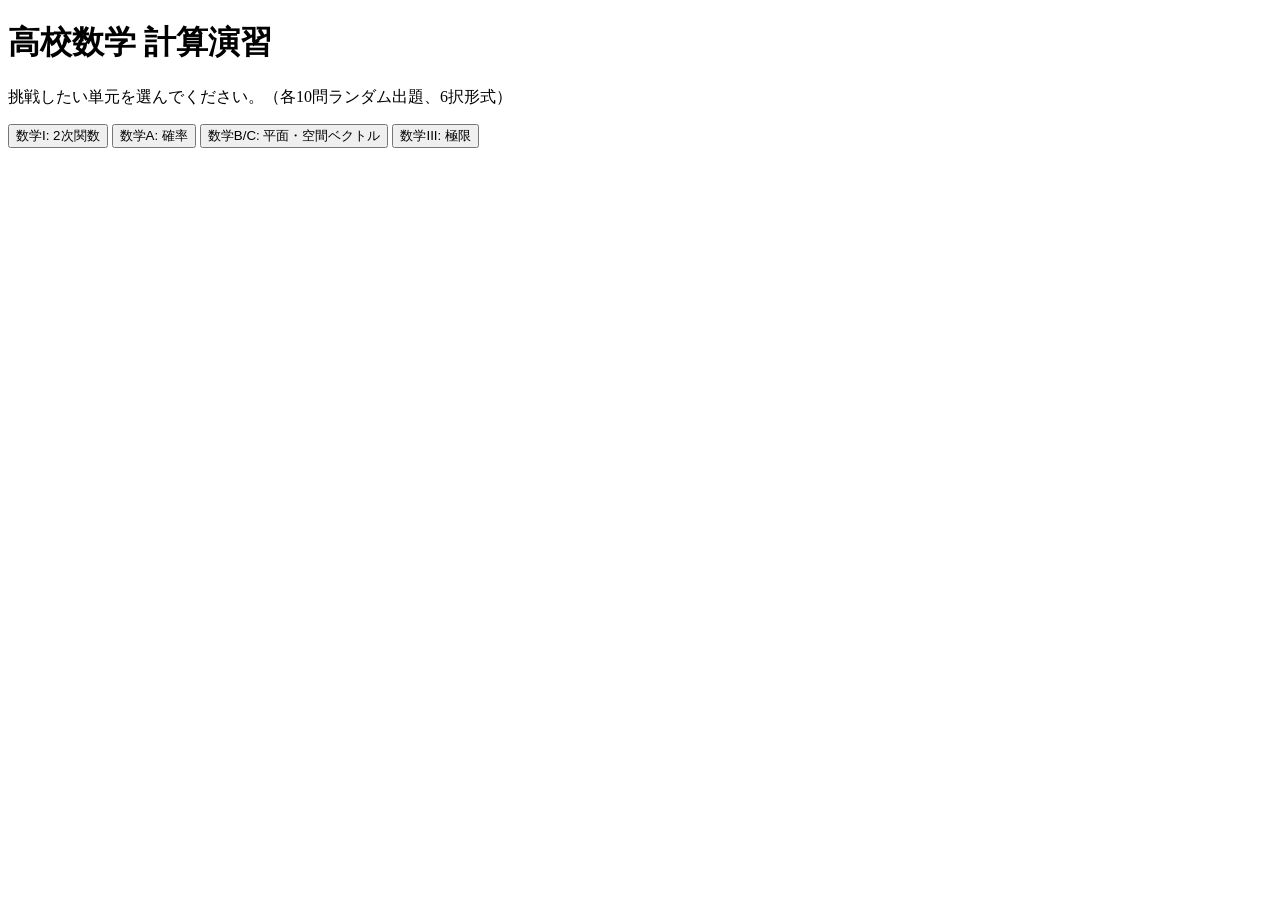
==== index.html @ 2e35d227 "index.html" ====
<!DOCTYPE html>
<html lang="ja">
<head>
    <meta charset="UTF-8">
    <meta name="viewport" content="width=device-width, initial-scale=1.0">
    <title>高校数学 CBTテスト</title>
    <link rel="stylesheet" href="style.css">
</head>
<body>
    <div class="container">
        <h1>高校数学 計算演習</h1>
        <p>挑戦したい単元を選んでください。（各10問ランダム出題、6択形式）</p>
        
        <div class="unit-grid">
            <button onclick="location.href='quiz.html?unit=math1_quadratic'">数学I: 2次関数</button>
            <button onclick="location.href='quiz.html?unit=mathA_prob'">数学A: 確率</button>
            <button onclick="location.href='quiz.html?unit=mathB_vector'">数学B/C: 平面・空間ベクトル</button>
            <button onclick="location.href='quiz.html?unit=math3_limit'">数学III: 極限</button>
        </div>
    </div>
</body>
</html>
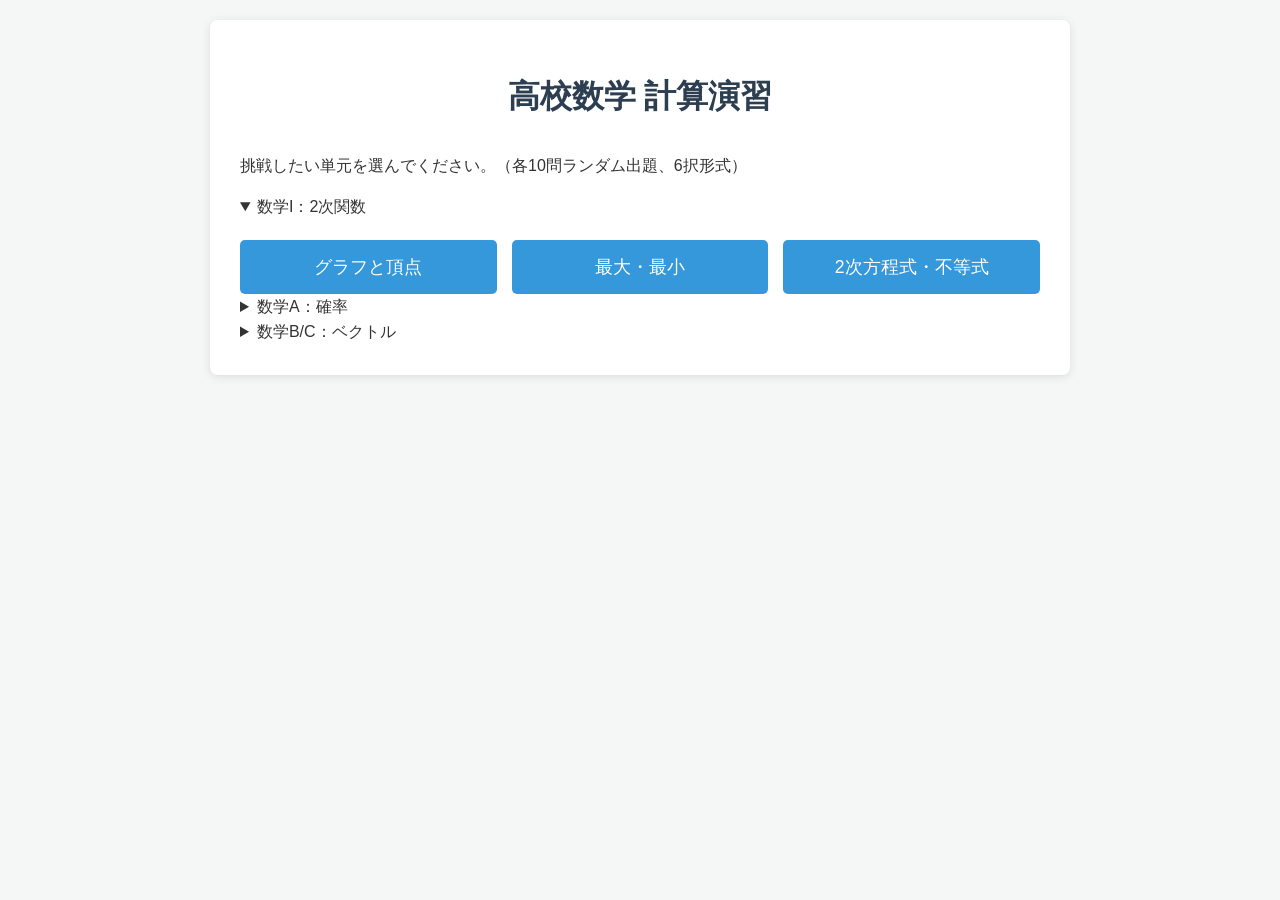
==== commit 3d043276: "index.html" ====
--- a/index.html
+++ b/index.html
@@ -11,12 +11,33 @@
         <h1>高校数学 計算演習</h1>
         <p>挑戦したい単元を選んでください。（各10問ランダム出題、6択形式）</p>
         
-        <div class="unit-grid">
-            <button onclick="location.href='quiz.html?unit=math1_quadratic'">数学I: 2次関数</button>
-            <button onclick="location.href='quiz.html?unit=mathA_prob'">数学A: 確率</button>
-            <button onclick="location.href='quiz.html?unit=mathB_vector'">数学B/C: 平面・空間ベクトル</button>
-            <button onclick="location.href='quiz.html?unit=math3_limit'">数学III: 極限</button>
-        </div>
+        <div class="subject-list">
+            
+            <details class="subject-folder" open> <summary>数学I：2次関数</summary>
+                <div class="unit-grid">
+                    <button onclick="location.href='quiz.html?unit=math1_quad_graph'">グラフと頂点</button>
+                    <button onclick="location.href='quiz.html?unit=math1_quad_maxmin'">最大・最小</button>
+                    <button onclick="location.href='quiz.html?unit=math1_quad_eq'">2次方程式・不等式</button>
+                </div>
+            </details>
+
+            <details class="subject-folder">
+                <summary>数学A：確率</summary>
+                <div class="unit-grid">
+                    <button onclick="location.href='quiz.html?unit=mathA_prob_basic'">確率の基本</button>
+                    <button onclick="location.href='quiz.html?unit=mathA_prob_cond'">条件付き確率</button>
+                </div>
+            </details>
+
+            <details class="subject-folder">
+                <summary>数学B/C：ベクトル</summary>
+                <div class="unit-grid">
+                    <button onclick="location.href='quiz.html?unit=mathB_vector_plane'">平面ベクトル</button>
+                    <button onclick="location.href='quiz.html?unit=mathB_vector_space'">空間ベクトル</button>
+                </div>
+            </details>
+
+            </div>
     </div>
 </body>
 </html>
--- a/style.css
+++ b/style.css
@@ -0,0 +1,192 @@
+body {
+    font-family: 'Helvetica Neue', Arial, 'Hiragino Kaku Gothic ProN', 'Hiragino Sans', Meiryo, sans-serif;
+    line-height: 1.6;
+    color: #333;
+    background-color: #f4f7f6;
+    margin: 0;
+    padding: 20px;
+}
+
+.container {
+    max-width: 800px;
+    margin: 0 auto;
+    background: #fff;
+    padding: 30px;
+    border-radius: 8px;
+    box-shadow: 0 2px 10px rgba(0,0,0,0.1);
+}
+
+h1 {
+    text-align: center;
+    color: #2c3e50;
+    margin-bottom: 30px;
+}
+
+h2 {
+    color: #34495e;
+    border-bottom: 2px solid #3498db;
+    padding-bottom: 10px;
+}
+
+.unit-grid {
+    display: grid;
+    grid-template-columns: repeat(auto-fit, minmax(200px, 1fr));
+    gap: 15px;
+    margin-top: 20px;
+}
+
+.unit-grid button {
+    padding: 15px;
+    font-size: 1.1em;
+    background-color: #3498db;
+    color: white;
+    border: none;
+    border-radius: 5px;
+    cursor: pointer;
+    transition: background-color 0.3s;
+}
+
+.unit-grid button:hover {
+    background-color: #2980b9;
+}
+
+.question-block {
+    margin-bottom: 20px;
+}
+
+.question-text {
+    font-size: 1.2em;
+    margin-bottom: 15px;
+}
+
+.choice-grid {
+    display: grid;
+    grid-template-columns: repeat(auto-fit, minmax(200px, 1fr));
+    gap: 10px;
+}
+
+.choice-btn {
+    padding: 12px;
+    font-size: 1em;
+    background-color: #f8f9fa;
+    color: #333;
+    border: 2px solid #ddd;
+    border-radius: 5px;
+    cursor: pointer;
+    text-align: left;
+    transition: all 0.2s;
+}
+
+.choice-btn:hover {
+    background-color: #e9ecef;
+    border-color: #ccc;
+}
+
+.choice-btn.selected {
+    background-color: #3498db;
+    color: white;
+    border-color: #2980b9;
+    font-weight: bold;
+}
+
+button#submit-btn, button.back-btn {
+    display: block;
+    width: 200px;
+    margin: 20px auto;
+    padding: 10px;
+    font-size: 1.1em;
+    border-radius: 5px;
+    border: none;
+    cursor: pointer;
+}
+
+button#submit-btn {
+    background-color: #27ae60;
+    color: white;
+}
+button#submit-btn:hover {
+    background-color: #219150;
+}
+
+button.back-btn {
+    background-color: #95a5a6;
+    color: white;
+}
+button.back-btn:hover {
+    background-color: #7f8c8d;
+}
+
+/* 採点結果エリア */
+#result-area {
+    margin-top: 30px;
+}
+
+.result-section {
+    background: #fff;
+    padding: 15px 20px;
+    border-radius: 8px;
+    margin-bottom: 20px;
+    box-shadow: 0 1px 5px rgba(0,0,0,0.05);
+}
+
+.result-section h3 {
+    margin-top: 0;
+    border-bottom: 1px solid #eee;
+    padding-bottom: 10px;
+}
+
+.result-item {
+    padding: 15px;
+    margin-bottom: 15px;
+    border-radius: 5px;
+    border-left: 5px solid;
+}
+
+.correct-item {
+    background-color: #f0fdf4;
+    border-left-color: #22c55e;
+}
+
+.incorrect-item {
+    background-color: #fef2f2;
+    border-left-color: #ef4444;
+}
+
+.answer-compare {
+    font-size: 1.1em;
+    font-weight: bold;
+    color: #4b5563;
+}
+
+.correct-text {
+    color: #ef4444;
+}
+
+/* 解説アコーディオン */
+.explanation-details {
+    margin-top: 10px;
+    background-color: #fff;
+    border: 1px solid #e5e7eb;
+    border-radius: 4px;
+}
+
+.explanation-details summary {
+    padding: 10px 15px;
+    cursor: pointer;
+    font-weight: bold;
+    color: #3b82f6;
+    background-color: #f9fafb;
+    list-style: none;
+}
+
+.explanation-details summary:hover {
+    background-color: #f3f4f6;
+}
+
+.explanation-content {
+    padding: 15px;
+    border-top: 1px solid #e5e7eb;
+    font-size: 0.95em;
+    color: #374151;
+    line-height: 1.8;
+}
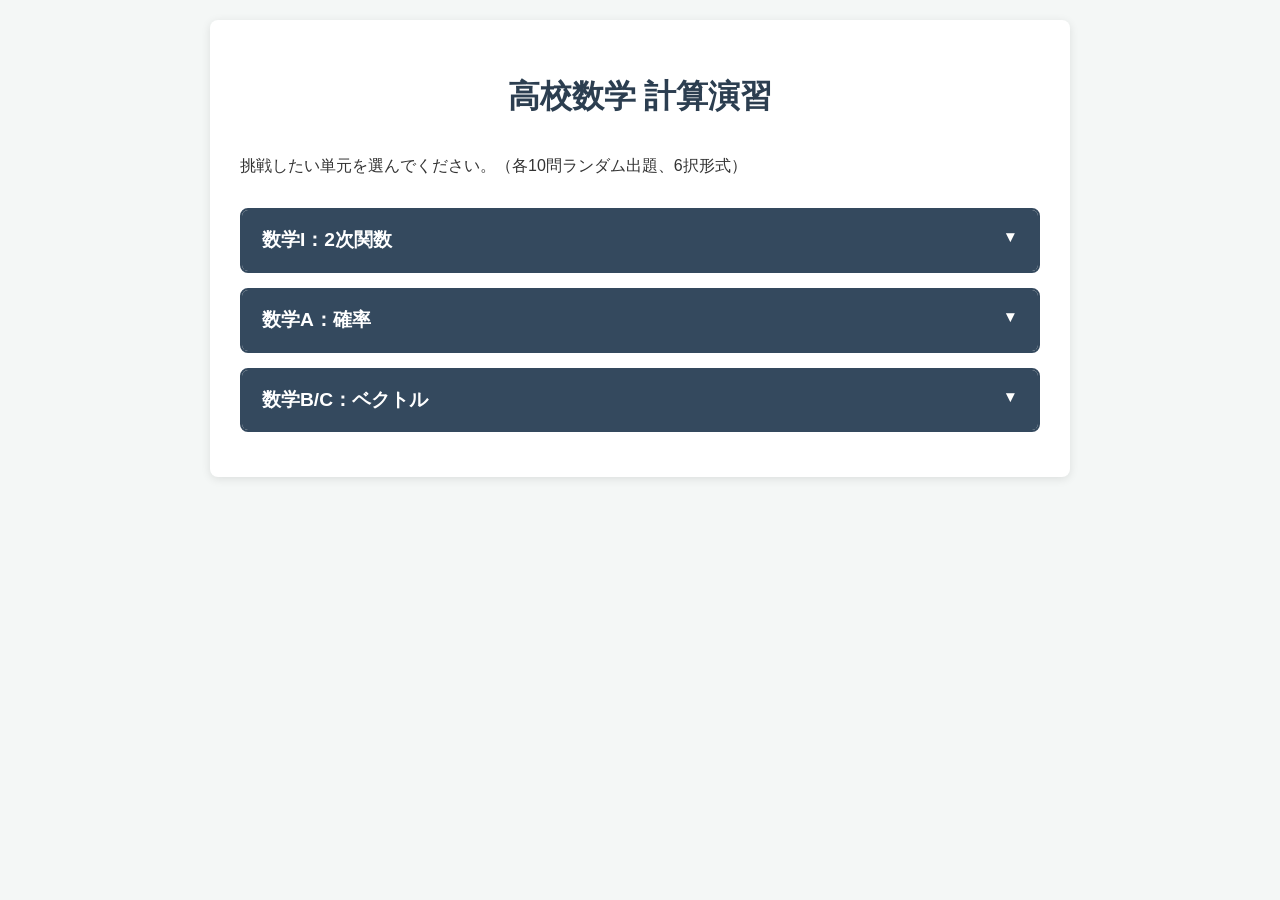
==== commit 55142a9b: "index.html" ====
--- a/index.html
+++ b/index.html
@@ -13,7 +13,8 @@
         
         <div class="subject-list">
             
-            <details class="subject-folder" open> <summary>数学I：2次関数</summary>
+            <details class="subject-folder">
+                <summary>数学I：2次関数</summary>
                 <div class="unit-grid">
                     <button onclick="location.href='quiz.html?unit=math1_quad_graph'">グラフと頂点</button>
                     <button onclick="location.href='quiz.html?unit=math1_quad_maxmin'">最大・最小</button>
@@ -37,7 +38,7 @@
                 </div>
             </details>
 
-            </div>
+        </div>
     </div>
 </body>
 </html>
--- a/style.css
+++ b/style.css
@@ -190,3 +190,50 @@
     color: #374151;
     line-height: 1.8;
 }
+
+/* --- トップページのアコーディオンメニュー --- */
+.subject-list {
+    margin-top: 30px;
+}
+
+.subject-folder {
+    margin-bottom: 15px;
+    background: #fff;
+    border: 2px solid #34495e;
+    border-radius: 8px;
+    overflow: hidden;
+}
+
+.subject-folder summary {
+    padding: 15px 20px;
+    font-size: 1.2em;
+    font-weight: bold;
+    background-color: #34495e;
+    color: white;
+    cursor: pointer;
+    list-style: none; /* デフォルトの黒い三角を消す */
+    position: relative;
+    transition: background-color 0.2s;
+}
+
+.subject-folder summary:hover {
+    background-color: #2c3e50;
+}
+
+/* 右端に開閉の矢印をつける */
+.subject-folder summary::after {
+    content: '▼';
+    position: absolute;
+    right: 20px;
+    font-size: 0.8em;
+}
+
+.subject-folder[open] summary::after {
+    content: '▲';
+}
+
+/* 展開された中身（ボタン群）の余白 */
+.subject-folder .unit-grid {
+    padding: 20px;
+    margin-top: 0;
+}
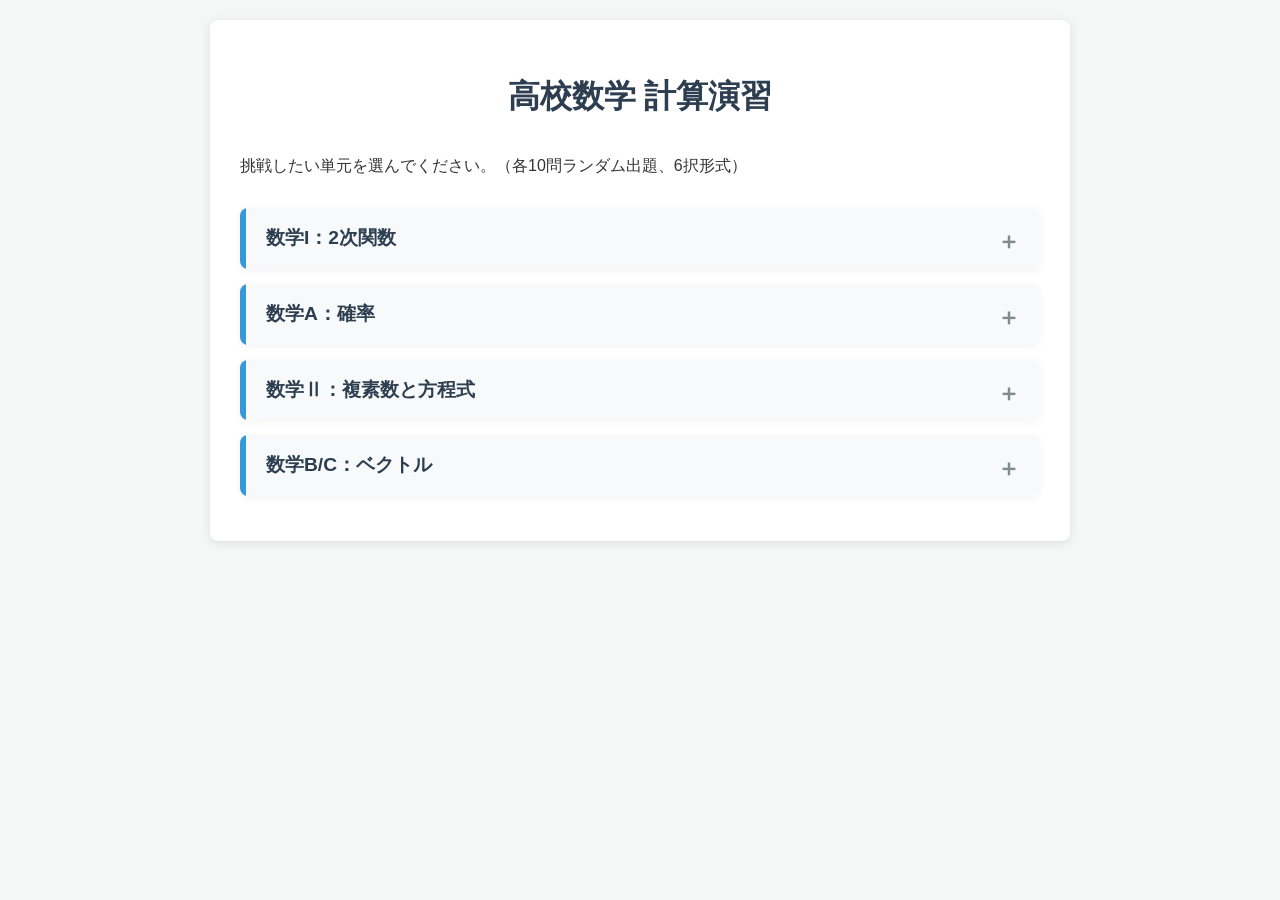
==== commit 0efd40e6: "index.html" ====
--- a/index.html
+++ b/index.html
@@ -31,6 +31,13 @@
             </details>
 
             <details class="subject-folder">
+                <summary>数学Ⅱ：複素数と方程式</summary>
+                <div class="unit-grid">
+                    <button onclick="location.href='quiz.html?unit=math2_complex_calc'">複素数の演算</button>
+                    </div>
+            </details>
+
+            <details class="subject-folder">
                 <summary>数学B/C：ベクトル</summary>
                 <div class="unit-grid">
                     <button onclick="location.href='quiz.html?unit=mathB_vector_plane'">平面ベクトル</button>
--- a/style.css
+++ b/style.css
@@ -92,7 +92,7 @@
 button#submit-btn, button.back-btn {
     display: block;
     width: 200px;
-    margin: 20px auto;
+    margin: 20px auto; 
     padding: 10px;
     font-size: 1.1em;
     border-radius: 5px;
@@ -101,6 +101,7 @@
 }
 
 button#submit-btn {
+    margin-top: 40px; /* タイトルとの間隔を広げる */
     background-color: #27ae60;
     color: white;
 }
@@ -109,13 +110,13 @@
 }
 
 button.back-btn {
+    margin-bottom: 40px; /* 下部に余白を持たせる */
     background-color: #95a5a6;
     color: white;
 }
 button.back-btn:hover {
     background-color: #7f8c8d;
 }
-
 /* 採点結果エリア */
 #result-area {
     margin-top: 30px;
@@ -199,17 +200,19 @@
 .subject-folder {
     margin-bottom: 15px;
     background: #fff;
-    border: 2px solid #34495e;
     border-radius: 8px;
+    box-shadow: 0 2px 8px rgba(0,0,0,0.05); /* 軽い影をつける */
     overflow: hidden;
 }
 
+/* 項目の見出しデザイン */
 .subject-folder summary {
     padding: 15px 20px;
     font-size: 1.2em;
     font-weight: bold;
-    background-color: #34495e;
-    color: white;
+    background-color: #f8f9fa; /* 優しいライトグレー */
+    color: #2c3e50;
+    border-left: 6px solid #3498db; /* 左側に青いアクセントライン */
     cursor: pointer;
     list-style: none; /* デフォルトの黒い三角を消す */
     position: relative;
@@ -217,23 +220,26 @@
 }
 
 .subject-folder summary:hover {
-    background-color: #2c3e50;
-}
-
-/* 右端に開閉の矢印をつける */
+    background-color: #e9ecef;
+}
+
+/* 右端に開閉の「＋」「－」をつける */
 .subject-folder summary::after {
-    content: '▼';
+    content: '＋';
     position: absolute;
     right: 20px;
-    font-size: 0.8em;
+    font-size: 1.2em;
+    color: #7f8c8d;
 }
 
 .subject-folder[open] summary::after {
-    content: '▲';
+    content: '－';
+    color: #3498db;
 }
 
 /* 展開された中身（ボタン群）の余白 */
 .subject-folder .unit-grid {
     padding: 20px;
     margin-top: 0;
-}
+    border-top: 1px solid #eee; /* 見出しとの間に薄い線を引く */
+}
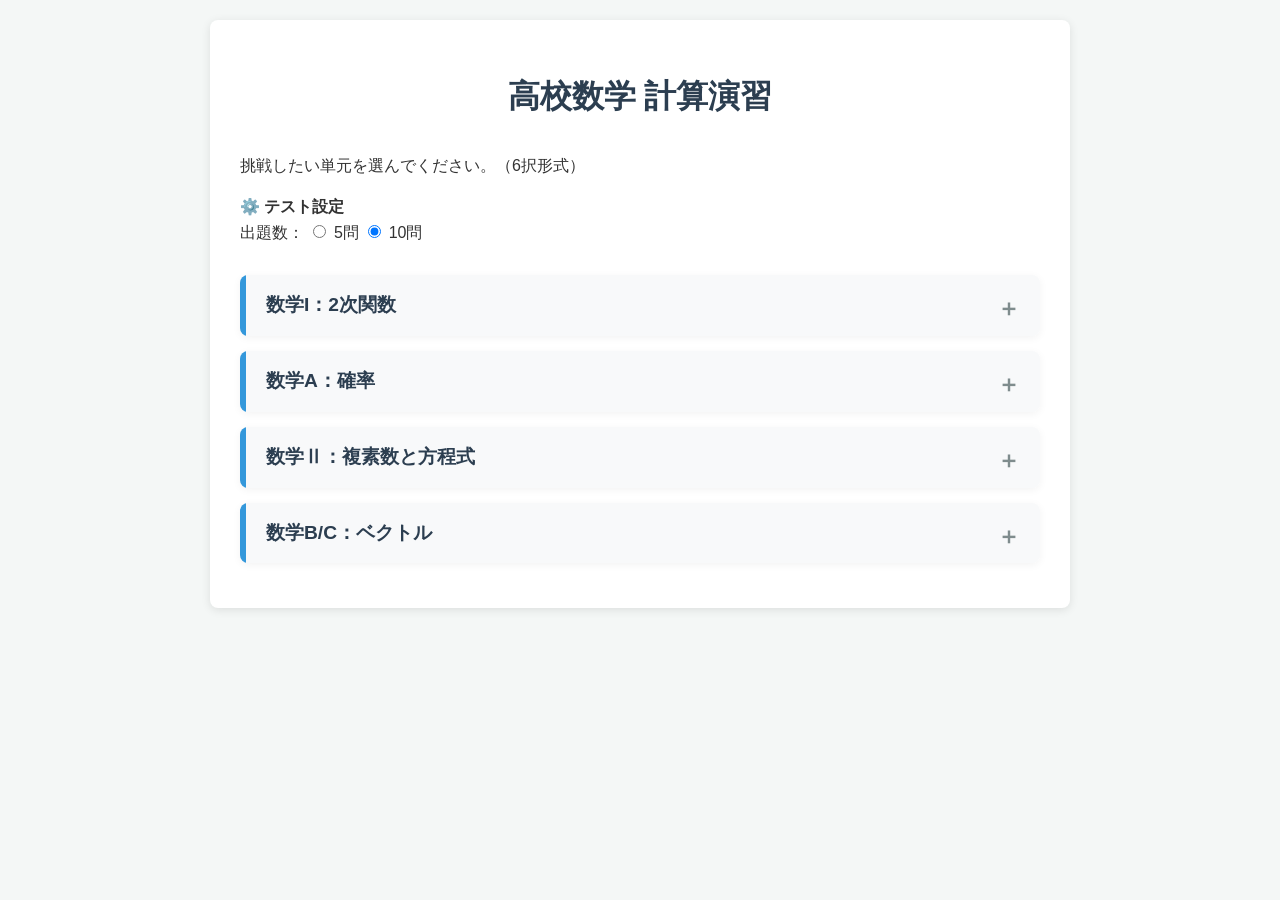
==== commit 80c1cecc: "index.html" ====
--- a/index.html
+++ b/index.html
@@ -9,43 +9,61 @@
 <body>
     <div class="container">
         <h1>高校数学 計算演習</h1>
-        <p>挑戦したい単元を選んでください。（各10問ランダム出題、6択形式）</p>
+        <p>挑戦したい単元を選んでください。（6択形式）</p>
+        
+        <div class="settings-panel">
+            <strong>⚙️ テスト設定</strong>
+            <div class="setting-item">
+                <span>出題数：</span>
+                <label><input type="radio" name="qCount" value="5"> 5問</label>
+                <label><input type="radio" name="qCount" value="10" checked> 10問</label>
+            </div>
+        </div>
         
         <div class="subject-list">
             
             <details class="subject-folder">
                 <summary>数学I：2次関数</summary>
                 <div class="unit-grid">
-                    <button onclick="location.href='quiz.html?unit=math1_quad_graph'">グラフと頂点</button>
-                    <button onclick="location.href='quiz.html?unit=math1_quad_maxmin'">最大・最小</button>
-                    <button onclick="location.href='quiz.html?unit=math1_quad_eq'">2次方程式・不等式</button>
+                    <button onclick="startQuiz('math1_quad_graph')">グラフと頂点</button>
+                    <button onclick="startQuiz('math1_quad_maxmin')">最大・最小</button>
+                    <button onclick="startQuiz('math1_quad_eq')">2次方程式・不等式</button>
                 </div>
             </details>
 
             <details class="subject-folder">
                 <summary>数学A：確率</summary>
                 <div class="unit-grid">
-                    <button onclick="location.href='quiz.html?unit=mathA_prob_basic'">確率の基本</button>
-                    <button onclick="location.href='quiz.html?unit=mathA_prob_cond'">条件付き確率</button>
+                    <button onclick="startQuiz('mathA_prob_basic')">確率の基本</button>
+                    <button onclick="startQuiz('mathA_prob_cond')">条件付き確率</button>
                 </div>
             </details>
 
             <details class="subject-folder">
                 <summary>数学Ⅱ：複素数と方程式</summary>
                 <div class="unit-grid">
-                    <button onclick="location.href='quiz.html?unit=math2_complex_calc'">複素数の演算</button>
-                    </div>
+                    <button onclick="startQuiz('math2_complex_calc')">複素数の演算</button>
+                </div>
             </details>
 
             <details class="subject-folder">
                 <summary>数学B/C：ベクトル</summary>
                 <div class="unit-grid">
-                    <button onclick="location.href='quiz.html?unit=mathB_vector_plane'">平面ベクトル</button>
-                    <button onclick="location.href='quiz.html?unit=mathB_vector_space'">空間ベクトル</button>
+                    <button onclick="startQuiz('mathB_vector_plane')">平面ベクトル</button>
+                    <button onclick="startQuiz('mathB_vector_space')">空間ベクトル</button>
                 </div>
             </details>
 
         </div>
     </div>
+
+    <script>
+        function startQuiz(unitKey) {
+            // 選ばれている出題数（5 または 10）を取得
+            const selectedCount = document.querySelector('input[name="qCount"]:checked').value;
+            // URLに unit と count の両方のパラメータをつけて遷移
+            location.href = `quiz.html?unit=${unitKey}&count=${selectedCount}`;
+        }
+    </script>
 </body>
 </html>
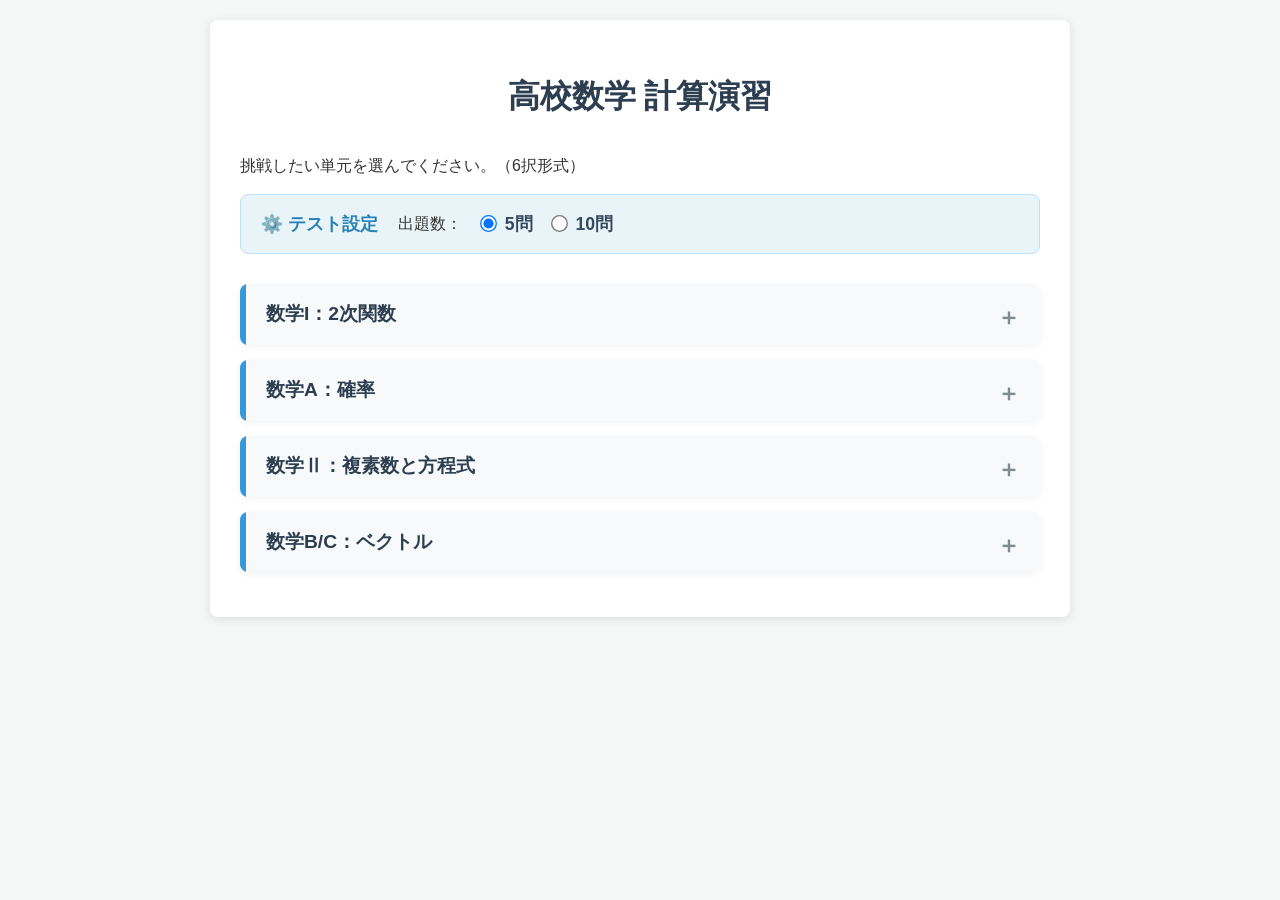
==== commit 3083b50a: "index.html" ====
--- a/index.html
+++ b/index.html
@@ -15,8 +15,8 @@
             <strong>⚙️ テスト設定</strong>
             <div class="setting-item">
                 <span>出題数：</span>
-                <label><input type="radio" name="qCount" value="5"> 5問</label>
-                <label><input type="radio" name="qCount" value="10" checked> 10問</label>
+                <label><input type="radio" name="qCount" value="5" checked> 5問</label>
+                <label><input type="radio" name="qCount" value="10"> 10問</label>
             </div>
         </div>
         
--- a/style.css
+++ b/style.css
@@ -28,6 +28,51 @@
     padding-bottom: 10px;
 }
 
+/* --- テスト設定パネル --- */
+.settings-panel {
+    background-color: #e8f4f8;
+    border: 1px solid #bce0fd;
+    padding: 15px 20px;
+    border-radius: 8px;
+    margin-bottom: 20px;
+    display: flex;
+    align-items: center;
+    gap: 20px; /* PCでは横並び */
+}
+
+.settings-panel strong {
+    color: #2980b9;
+    font-size: 1.1em;
+}
+
+.setting-item {
+    display: flex;
+    align-items: center;
+    gap: 15px;
+}
+
+.setting-item label {
+    cursor: pointer;
+    font-size: 1.1em;
+    font-weight: bold;
+    color: #34495e;
+}
+
+/* ラジオボタンを少し大きくする */
+.setting-item input[type="radio"] {
+    transform: scale(1.3);
+    margin-right: 5px;
+}
+
+/* スマホなど画面が小さい時は縦並びにする */
+@media (max-width: 600px) {
+    .settings-panel {
+        flex-direction: column;
+        align-items: flex-start;
+        gap: 10px;
+    }
+}
+
 .unit-grid {
     display: grid;
     grid-template-columns: repeat(auto-fit, minmax(200px, 1fr));
